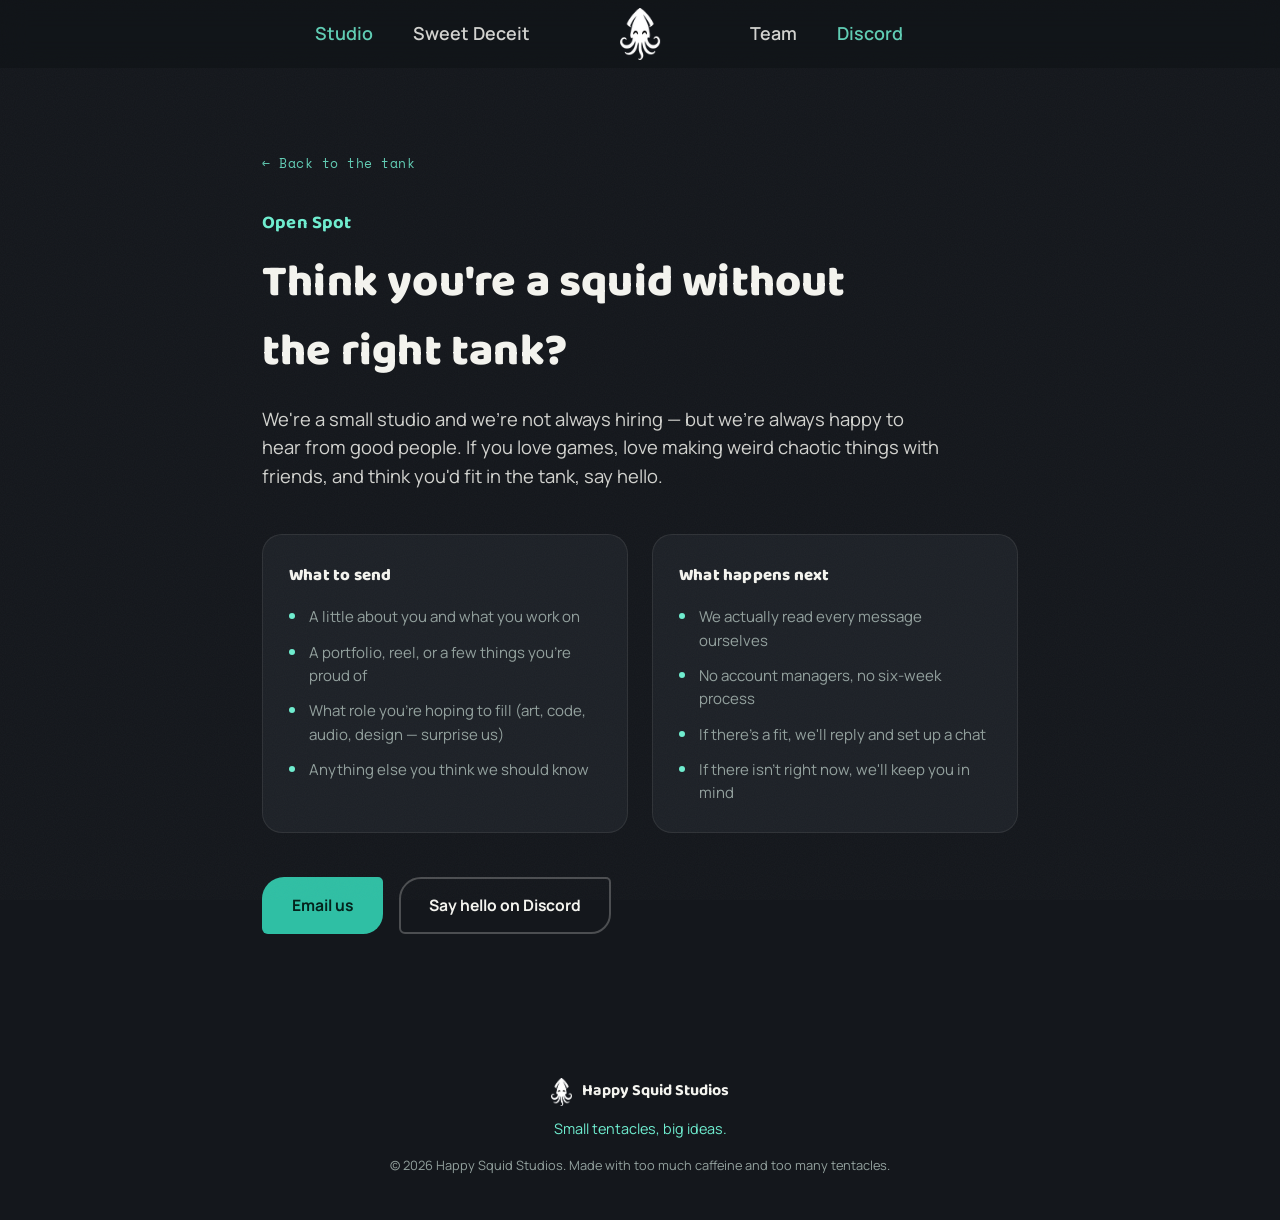
==== join-us.html @ f9dd99a7 "Add files via upload" ====
<!DOCTYPE html>
<html lang="en">
<head>
<meta charset="UTF-8">
<meta name="color-scheme" content="dark">
<meta name="viewport" content="width=device-width, initial-scale=1.0">
<title>Join the Tank — Happy Squid Studios</title>
<meta name="description" content="Think you're a squid without the right tank? Happy Squid Studios is always happy to hear from good people.">
<link rel="icon" href="assets/logo-icon-64.png?v=4">
<link rel="preconnect" href="https://fonts.googleapis.com">
<link rel="preconnect" href="https://fonts.gstatic.com" crossorigin>
<link href="https://fonts.googleapis.com/css2?family=Baloo+2:wght@500;700;800&family=Manrope:wght@400;500;600;700;800&family=Space+Mono:wght@400;700&display=swap" rel="stylesheet">
<link rel="stylesheet" href="styles.css">
</head>
<body>

<div class="grain"></div>

<!-- NAV -->
<header class="nav" id="top">
  <div class="nav-links-wrap">
    <nav class="nav-links nav-links-left">
      <a href="index.html#about">Studio</a>
      <a href="index.html#sweet-deceit">Sweet Deceit</a>
    </nav>
    <nav class="nav-links nav-links-right">
      <a href="index.html#team">Team</a>
      <a href="https://discord.gg/FsbeFsMgct" target="_blank" rel="noopener" class="nav-cta">Discord</a>
    </nav>
  </div>
  <a href="index.html#top" class="nav-brand">
    <img src="assets/icon-white-64.png" alt="Happy Squid Studios — home" class="nav-logo">
  </a>
  <button class="nav-toggle" aria-label="Toggle menu" aria-expanded="false">
    <span></span><span></span><span></span>
  </button>
</header>

<main class="profile-page">
  <div class="section-inner profile-inner">
    <a href="index.html#team" class="profile-back">&larr; Back to the tank</a>

    <div class="join-us-content">
      <p class="kicker kicker-teal">Open Spot</p>
      <h1>Think you're a squid without the right tank?</h1>
      <p class="lead">We're a small studio and we're not always hiring — but we're always happy to hear from good people. If you love games, love making weird chaotic things with friends, and think you'd fit in the tank, say hello.</p>

      <div class="join-us-grid">
        <div class="join-us-card">
          <h3>What to send</h3>
          <ul class="join-us-list">
            <li>A little about you and what you work on</li>
            <li>A portfolio, reel, or a few things you're proud of</li>
            <li>What role you're hoping to fill (art, code, audio, design — surprise us)</li>
            <li>Anything else you think we should know</li>
          </ul>
        </div>
        <div class="join-us-card">
          <h3>What happens next</h3>
          <ul class="join-us-list">
            <li>We actually read every message ourselves</li>
            <li>No account managers, no six-week process</li>
            <li>If there's a fit, we'll reply and set up a chat</li>
            <li>If there isn't right now, we'll keep you in mind</li>
          </ul>
        </div>
      </div>

      <div class="hero-actions join-us-actions">
        <a href="mailto:happysquidstudios@gmail.com?subject=Thinking%20about%20joining%20the%20tank" class="btn btn-primary">Email us</a>
        <a href="https://discord.gg/FsbeFsMgct" target="_blank" rel="noopener" class="btn btn-ghost">Say hello on Discord</a>
      </div>
    </div>
  </div>
</main>

<footer class="footer">
  <div class="section-inner footer-inner">
    <div class="footer-brand">
      <img src="assets/icon-white-64.png" alt="Happy Squid Studios logo">
      <span>Happy Squid Studios</span>
    </div>
    <p class="footer-tag">Small tentacles, big ideas.</p>
    <p class="footer-copy">© 2026 Happy Squid Studios. Made with too much caffeine and too many tentacles.</p>
  </div>
</footer>

<script src="script.js"></script>
</body>
</html>
---- styles.css ----
/* ===== Tokens ===== */
:root{
  color-scheme: dark;
  --ink: #0A0C0F;
  --ink-2: #14171C;
  --ink-3: #1D2127;
  --teal: #2FBFA4;
  --teal-bright: #6FEED0;
  --cream: #F4F4EF;
  --muted: #93A19E;
  --candy: #FF5C7A;
  --candy-2: #FFB199;
  --wave-blue: #1D6E8C;

  --font-display: 'Baloo 2', system-ui, sans-serif;
  --font-body: 'Manrope', system-ui, sans-serif;
  --font-mono: 'Space Mono', monospace;

  --section-max: 1180px;
  --end-water: 150px;   /* height of the water band that ends the page */
}

*{box-sizing:border-box;}
html{scroll-behavior:smooth;}
body{
  margin:0;
  background:var(--ink);
  color:var(--cream);
  font-family:var(--font-body);
  line-height:1.55;
  -webkit-font-smoothing:antialiased;
}
img{max-width:100%;display:block;}
a{color:inherit;text-decoration:none;}
h1,h2,h3{font-family:var(--font-display);font-weight:800;margin:0 0 .4em;letter-spacing:.2px;}
p{margin:0 0 1em;color:var(--muted);}
ul{margin:0;padding:0;list-style:none;}

.section-inner{max-width:var(--section-max);margin:0 auto;padding:0 32px;}

/* film grain texture for warmth */
.grain{
  position:fixed;inset:0;pointer-events:none;z-index:6;opacity:.035;
  background-image:url("data:image/svg+xml,%3Csvg xmlns='http://www.w3.org/2000/svg' width='120' height='120'%3E%3Cfilter id='n'%3E%3CfeTurbulence type='fractalNoise' baseFrequency='0.9' numOctaves='2' stitchTiles='stitch'/%3E%3C/filter%3E%3Crect width='100%25' height='100%25' filter='url(%23n)'/%3E%3C/svg%3E");
}

/* ===== Eyebrows / labels ===== */
.eyebrow{
  font-family:var(--font-mono);
  font-size:12px;
  letter-spacing:.18em;
  text-transform:uppercase;
  color:var(--teal-bright);
  margin:0 0 14px;
}
.eyebrow-dark{color:var(--teal);}
.eyebrow-candy{color:var(--candy);}

/* larger section kickers (no dashes) */
.kicker{
  font-family:var(--font-display);
  font-weight:700;
  font-size:1.15rem;
  letter-spacing:.01em;
  margin:0 0 10px;
}
.kicker-teal{color:var(--teal-bright);}
.kicker-candy{color:var(--candy);}
.kicker-center{text-align:center;}

.accent-word{color:var(--teal-bright);}

.lead{font-size:1.15rem;color:var(--cream);opacity:.85;max-width:52ch;}
.lead-center{margin-left:auto;margin-right:auto;text-align:center;}

/* ===== Buttons ===== */
.btn{
  display:inline-flex;align-items:center;justify-content:center;
  padding:14px 28px;border-radius:22px 5px 20px 6px;
  font-family:var(--font-body);font-weight:700;font-size:.98rem;
  transition:transform .18s ease, box-shadow .18s ease, background .18s ease;
  border:2px solid transparent;
}
.btn-primary{
  background:var(--teal);color:#04231C;
  box-shadow:0 0 0 0 rgba(47,191,164,.5);
}
.btn-primary:hover{transform:translateY(-2px);box-shadow:0 8px 24px -8px rgba(47,191,164,.6);}
.btn-candy{background:var(--candy);color:#2C0510;}
.btn-candy:hover{box-shadow:0 8px 24px -8px rgba(255,92,122,.55);}
.btn-ghost{
  background:transparent;border-color:rgba(244,244,239,.25);color:var(--cream);
}
.btn-ghost:hover{border-color:var(--teal-bright);color:var(--teal-bright);transform:translateY(-2px);}

.hero-actions{display:flex;gap:16px;flex-wrap:wrap;margin-top:8px;}

/* ===== Nav ===== */
.nav{
  position:fixed;top:0;left:0;right:0;z-index:20;
  display:flex;align-items:center;justify-content:center;
  padding:20px 32px;
  width:100%;
  background:rgba(10,12,15,.28);
  backdrop-filter:blur(14px);
  -webkit-backdrop-filter:blur(14px);
}
.nav-links-wrap{display:flex;align-items:center;justify-content:center;flex:1;}
.nav-brand{
  display:flex;align-items:center;flex-shrink:0;
  position:absolute;left:50%;top:50%;transform:translate(-50%,-50%);
}
.nav-logo{width:auto;height:52px;}
.nav-links{display:flex;align-items:center;gap:40px;font-weight:600;font-size:1.12rem;flex:1;}
.nav-links-left{justify-content:flex-end;margin-right:110px;}
.nav-links-right{justify-content:flex-start;margin-left:110px;}
.nav-links a{opacity:.85;transition:opacity .15s ease, color .15s ease;}
.nav-links-left a:first-child{color:var(--teal-bright);}
.nav-links-left a:last-child{color:var(--cream);}
.nav-links-right a:last-child{color:var(--teal-bright);}
.nav-links a:hover{opacity:1;color:var(--teal-bright);}
.nav-cta{opacity:.85 !important;}
.nav-cta:hover{opacity:1 !important;color:var(--teal-bright);}
.nav-toggle{display:none;flex-direction:column;gap:5px;background:none;border:0;cursor:pointer;padding:6px;position:relative;z-index:1;}
.nav-toggle span{width:24px;height:2px;background:var(--cream);border-radius:2px;}

/* ===== Hero ===== */
.hero{
  position:relative;overflow:hidden;
  /* hero + the wave divider under it = exactly one screen, so the waterline
     lands on the bottom edge of the viewport on load */
  min-height:calc(100vh - var(--hero-reveal,132px));
  padding:92px 32px 0;
  display:flex;align-items:center;justify-content:center;
  text-align:center;
  background:linear-gradient(180deg, #0E2622 0%, #0A0C0F 42%, #0B1418 100%);
}
.hero-inner{position:relative;z-index:1;max-width:720px;margin:0 auto;display:flex;flex-direction:column;align-items:center;}
.hero-logo-full{width:min(calc(100vh - 308px),760px,90vw);height:auto;margin-bottom:10px;filter:drop-shadow(0 0 70px rgba(47,191,164,.35));}
.hero-sub{
  font-size:1.05rem;
  color:var(--cream);opacity:.75;max-width:32ch;margin-bottom:0;
}

.hero-blob{position:absolute;border-radius:50%;filter:blur(90px);z-index:0;}
.hero-blob-a{width:560px;height:560px;background:var(--teal);top:-260px;left:-190px;opacity:.32;animation:float-a 17s ease-in-out infinite alternate;}
.hero-blob-b{width:480px;height:480px;background:var(--wave-blue);top:-190px;right:-210px;opacity:.32;animation:float-b 21s ease-in-out infinite alternate;}
.hero-blob-c{width:300px;height:300px;background:var(--teal-bright);top:14%;left:38%;opacity:.16;animation:float-c 19s ease-in-out infinite alternate;}

@keyframes float-a{0%{transform:translate(0,0) scale(1);}100%{transform:translate(70px,50px) scale(1.15);}}
@keyframes float-b{0%{transform:translate(0,0) scale(1);}100%{transform:translate(-60px,70px) scale(1.12);}}
@keyframes float-c{0%{transform:translate(0,0) scale(1);}100%{transform:translate(50px,-40px) scale(1.2);}}

/* ===== About ===== */
.about{background:var(--ink-2);padding:64px 0 100px;}
.about-grid{display:grid;grid-template-columns:1.5fr 1fr;gap:64px;align-items:start;}
.about h2{font-size:clamp(1.9rem,3.4vw,2.6rem);color:var(--cream);}
.about p{max-width:56ch;}

.credit-strip{margin-top:36px;padding-top:24px;border-top:1px solid rgba(244,244,239,.1);}
.credit-label{display:block;font-family:var(--font-body);font-weight:600;font-size:.92rem;color:var(--cream);opacity:.8;margin-bottom:12px;max-width:48ch;}
.credit-list{display:flex;flex-wrap:wrap;gap:8px;}
.credit-chip{
  font-family:var(--font-mono);font-size:.78rem;
  background:var(--ink-3);border:1px solid rgba(244,244,239,.12);
  padding:6px 13px;color:var(--teal-bright);
}
.credit-chip:nth-child(4n+1){border-radius:20px 4px 18px 5px;}
.credit-chip:nth-child(4n+2){border-radius:4px 18px 5px 20px;}
.credit-chip:nth-child(4n+3){border-radius:18px 5px 20px 4px;}
.credit-chip:nth-child(4n+4){border-radius:5px 20px 4px 18px;}

.about-stats{display:flex;flex-direction:column;gap:18px;}
.about-actions{margin-top:8px;}
.stat-card{
  background:var(--ink-3);border:1px solid rgba(244,244,239,.08);
  border-radius:20px;padding:26px 28px;
}
.stat-num{display:block;font-family:var(--font-display);font-size:2.6rem;font-weight:800;color:var(--teal-bright);line-height:1;}
.stat-label{display:block;margin-top:8px;font-size:.9rem;color:var(--muted);}

/* ===== Sweet Deceit / game ===== */
.game{background:var(--ink);padding:64px 0 100px;}
.game-grid{display:grid;grid-template-columns:.9fr 1.1fr;gap:64px;align-items:center;}
.game h2{font-size:clamp(2.2rem,4vw,3.2rem);color:var(--cream);}
.game p{max-width:56ch;}

.game-art-card{
  position:relative;aspect-ratio:4/5;border-radius:28px;overflow:hidden;
  background:linear-gradient(155deg,#2C0510 0%, #1a2b27 55%, var(--ink-2) 100%);
  border:1px solid rgba(255,92,122,.25);
  display:flex;align-items:flex-end;justify-content:flex-start;padding:22px;
}
.game-art-img{
  position:absolute;inset:0;width:100%;height:100%;object-fit:cover;z-index:0;
}
.game-art-badge{
  position:relative;z-index:1;
  font-family:var(--font-mono);font-size:11px;letter-spacing:.1em;text-transform:uppercase;
  background:rgba(10,12,15,.7);color:var(--candy);border:1px solid rgba(255,92,122,.4);
  padding:8px 14px;border-radius:999px;
}
.drip{position:absolute;top:-10px;width:34px;height:110px;background:var(--candy);border-radius:0 0 50% 50%;opacity:.85;}
.drip::after{content:"";position:absolute;bottom:-14px;left:50%;transform:translateX(-50%);width:34px;height:34px;background:var(--candy);border-radius:50%;}
.drip-1{left:14%;height:90px;background:var(--candy-2);}
.drip-1::after{background:var(--candy-2);width:26px;height:26px;}
.drip-2{left:46%;height:150px;}
.drip-2::after{width:40px;height:40px;}
.drip-3{left:76%;height:70px;background:var(--teal);opacity:.5;}
.drip-3::after{background:var(--teal);width:24px;height:24px;}

.game-tags{display:flex;gap:10px;flex-wrap:wrap;margin:20px 0 28px;}
.game-tags li{
  font-family:var(--font-mono);font-size:.78rem;letter-spacing:.04em;
  background:var(--ink-2);border:1px solid rgba(244,244,239,.12);
  padding:7px 14px;color:var(--cream);opacity:.85;
}
.game-tags li:nth-child(4n+1){border-radius:20px 4px 18px 5px;}
.game-tags li:nth-child(4n+2){border-radius:4px 18px 5px 20px;}
.game-tags li:nth-child(4n+3){border-radius:18px 5px 20px 4px;}
.game-tags li:nth-child(4n+4){border-radius:5px 20px 4px 18px;}

/* ===== Team ===== */
.team{background:var(--ink-2);padding:100px 0;}
.team h2{font-size:clamp(2.2rem,4vw,3rem);color:var(--cream);text-align:center;}
.team .lead-center{text-align:center;}
.team .lead-center{margin-left:auto;margin-right:auto;margin-bottom:56px;}

.team-grid{
  display:grid;grid-template-columns:repeat(3,1fr);gap:24px;
  margin-bottom:80px;
}
.founders-grid{
  display:grid;grid-template-columns:repeat(2,1fr);gap:24px;
  max-width:660px;margin:0 auto 40px;
}
/* ===== Team cards — photo on top, monogram until a photo exists ===== */
.team-card{
  background:var(--ink-3);
  border:1px solid rgba(244,244,239,.07);
  border-radius:20px;
  padding:0;                       /* the photo runs edge to edge */
  overflow:hidden;
  display:block;
  transition:transform .2s ease, border-color .2s ease;
}
.team-card:hover{transform:translateY(-4px);border-color:rgba(47,191,164,.4);}
.team-card-owner{border-color:rgba(47,191,164,.3);}

.tc-photo{
  position:relative;width:100%;aspect-ratio:1/1;overflow:hidden;
  display:flex;align-items:center;justify-content:center;
  /* quiet placeholder — a photo-less card shouldn't shout louder than a real photo */
  background:
    radial-gradient(120% 80% at 50% 0%, rgba(244,244,239,.055), transparent 62%),
    var(--ink-2);
}
.tc-photo img{
  position:absolute;inset:0;width:100%;height:100%;
  object-fit:cover;object-position:50% 28%;display:block;
  opacity:0;transition:opacity .35s ease;   /* fades in once decoded */
}
.tc-photo.has-photo img{opacity:1;}
/* once a real photo is in, fade its base into the card body */
.tc-photo.has-photo::after{
  content:"";position:absolute;left:0;right:0;bottom:0;height:42%;
  background:linear-gradient(180deg,transparent,rgba(29,33,39,.72));
}
.tc-photo.has-photo .tc-monogram{display:none;}

.tc-monogram{
  width:84px;height:84px;border-radius:50%;
  display:flex;align-items:center;justify-content:center;
  font-family:var(--font-display);font-weight:800;font-size:1.85rem;color:#04231C;
  background:linear-gradient(140deg,var(--a),var(--b));
  box-shadow:0 0 46px -12px rgba(47,191,164,.55);
}

.tc-body{padding:18px 22px 20px;text-align:center;}
.team-card h3{font-size:1.14rem;margin-bottom:2px;color:var(--cream);}
.role{font-family:var(--font-mono);font-size:.74rem;letter-spacing:.06em;text-transform:uppercase;color:var(--teal-bright);margin-bottom:0;}
.bio{font-size:.92rem;margin-bottom:0;}

/* the open slot */
.team-card-open{border-style:dashed;border-color:rgba(244,244,239,.18);}
.team-card-open:hover{border-color:var(--teal-bright);}
.team-card-open h3,.team-card-open .role{color:var(--muted);}
.team-card-open:hover h3{color:var(--cream);}
.tc-photo-open{background:var(--ink-2);}
.tc-monogram-open{
  background:transparent;border:2px dashed rgba(244,244,239,.25);
  color:var(--teal-bright);font-size:2.1rem;box-shadow:none;
}

/* the old circular avatar is still used on profile pages */
.avatar{
  width:64px;height:64px;border-radius:50%;margin-bottom:18px;
  display:flex;align-items:center;justify-content:center;
  font-family:var(--font-display);font-weight:800;font-size:1.3rem;color:#04231C;
  background:linear-gradient(140deg,var(--a),var(--b));
}

.pool-header{text-align:center;margin-bottom:36px;}
.pool-header h3{font-size:1.6rem;color:var(--cream);}
.pool-header .lead-center{margin-top:10px;}

.pool-grid{display:grid;grid-template-columns:repeat(3,1fr);gap:16px;}
.pool-card{
  display:flex;align-items:center;gap:12px;
  background:var(--ink-3);border:1px solid rgba(244,244,239,.07);
  border-radius:14px;padding:16px 18px;
}
.pool-dot{width:8px;height:8px;border-radius:50%;background:var(--teal-bright);flex-shrink:0;}
.pool-name{font-weight:700;color:var(--cream);margin-right:6px;}
.pool-role{font-size:.82rem;color:var(--muted);}
.pool-card-open{border-style:dashed;opacity:.7;}
.pool-card-open .pool-name{color:var(--muted);}

/* ===== Join ===== */
.ocean-depths{position:relative;}
.join{background:var(--ink);padding:110px 0;text-align:center;position:relative;}
.join-inner{position:relative;z-index:2;max-width:740px;margin:0 auto;display:flex;flex-direction:column;align-items:center;}
.join-logo{width:auto;height:64px;margin-bottom:22px;opacity:.9;}
.join h2{font-size:clamp(2rem,3.6vw,2.8rem);color:var(--cream);}
.join .lead-center{margin-bottom:30px;}
.join .hero-actions{justify-content:center;}

/* kraken tentacles rising from below, faded into the depths - spans join + footer so they reach the true bottom of the page */
.kraken-tentacles{
  position:absolute;inset:0;z-index:1;pointer-events:none;overflow:hidden;
  /* fade out just before the water so there's no hard cut where the band starts */
  -webkit-mask-image:linear-gradient(180deg,#000 0%,
      #000 calc(100% - var(--end-water) - 340px),
      transparent calc(100% - var(--end-water) - 12px));
          mask-image:linear-gradient(180deg,#000 0%,
      #000 calc(100% - var(--end-water) - 340px),
      transparent calc(100% - var(--end-water) - 12px));
}
.kraken-t{
  position:absolute;bottom:-12%;height:auto;
  filter:brightness(.55) saturate(.75);
  mix-blend-mode:screen;
}
.kraken-t-a{left:65%;width:28%;opacity:0.15;}
.kraken-t-b{left:87%;width:45%;opacity:0.15;transform:scaleX(-1);}
.kraken-t-c{left:78%;width:32%;opacity:0.15;transform:scaleX(-1);}
.kraken-t-d{left:46%;width:33%;opacity:0.15;}
.kraken-t-e{left:7%;width:28%;opacity:0.15;transform:scaleX(-1);}
.kraken-t-f{left:21%;width:33%;opacity:0.15;transform:scaleX(-1);}
.kraken-t-g{left:-10%;width:32%;opacity:0.15;}
.kraken-t-h{left:-32%;width:45%;opacity:0.15;}

/* mobile: keep the outermost pairs, scaled up, drop the crowded inner ones */
@media (max-width:880px){
  .kraken-t{bottom:-5% !important;opacity:.26 !important;}
  .kraken-t-a{display:none;}
  .kraken-t-b{left:auto;right:-34%;width:78% !important;}
  .kraken-t-c{display:none;}
  .kraken-t-d{left:auto;right:2%;width:60% !important;}
  .kraken-t-e{display:none;}
  .kraken-t-f{left:2%;width:60% !important;}
  .kraken-t-g{display:none;}
  .kraken-t-h{left:-34%;width:78% !important;}
}


/* ===== Team cards as links ===== */
.team-card, .pool-card{cursor:pointer;}
a.team-card, a.pool-card{display:block;}
.pool-card{transition:transform .2s ease, border-color .2s ease;}
.pool-card:hover{transform:translateY(-3px);border-color:rgba(47,191,164,.4);}
.pool-card-open{cursor:default;}
.pool-card-open:hover{transform:none;border-color:rgba(244,244,239,.07);}

/* ===== Profile page ===== */
.profile-page{background:var(--ink-2);padding:150px 0 100px;min-height:60vh;}
.profile-inner{max-width:820px;}
.profile-back{
  display:inline-flex;align-items:center;gap:6px;
  font-family:var(--font-mono);font-size:.82rem;letter-spacing:.04em;
  color:var(--teal-bright);opacity:.85;margin-bottom:36px;
}
.profile-back:hover{opacity:1;}

.profile-grid{display:grid;grid-template-columns:220px 1fr;gap:48px;align-items:start;}
.profile-photo{display:flex;justify-content:center;}
.profile-portrait{
  width:100%;aspect-ratio:3/4;border-radius:18px;overflow:hidden;
  border:1px solid rgba(244,244,239,.1);background:var(--ink-3);
  box-shadow:0 18px 50px -22px rgba(0,0,0,.8);
}
.profile-portrait img{width:100%;height:100%;object-fit:cover;display:block;}
.avatar-xl{
  width:200px;height:200px;font-size:3.2rem;
  box-shadow:0 0 60px -12px rgba(47,191,164,.5);
}
.profile-details h1{font-size:clamp(2rem,4vw,2.8rem);color:var(--cream);margin-bottom:4px;}
.profile-role{
  font-family:var(--font-mono);font-size:.85rem;letter-spacing:.06em;text-transform:uppercase;
  color:var(--muted);margin-bottom:22px;
}
.profile-quote{
  margin:0 0 26px;padding-left:18px;border-left:3px solid var(--teal);
  font-family:var(--font-display);font-size:1.15rem;color:var(--cream);opacity:.9;
  font-style:normal;
}
.profile-bio p{max-width:60ch;}
.profile-socials{margin-top:8px;}
.profile-socials-label{
  font-family:var(--font-mono);font-size:.76rem;letter-spacing:.08em;text-transform:uppercase;
  color:var(--muted);margin-bottom:12px;
}
.profile-socials-list{display:flex;flex-wrap:wrap;gap:10px;}
.social-pill{
  font-family:var(--font-body);font-weight:700;font-size:.85rem;
  background:var(--ink-3);border:1px solid rgba(244,244,239,.14);
  padding:9px 18px;border-radius:999px;color:var(--teal-bright);
  transition:border-color .15s ease, color .15s ease, transform .15s ease;
}
.social-pill:hover{border-color:var(--teal-bright);transform:translateY(-2px);}
.social-pill-empty{color:var(--muted);opacity:.7;cursor:default;}
.social-pill-empty:hover{transform:none;border-color:rgba(244,244,239,.14);}

.profile-pagenav{
  display:flex;align-items:center;justify-content:space-between;gap:16px;
  margin-top:64px;padding-top:28px;border-top:1px solid rgba(244,244,239,.1);
  font-family:var(--font-mono);font-size:.82rem;
}
.pagenav-link{color:var(--cream);opacity:.8;flex:1;}
.pagenav-link:hover{opacity:1;color:var(--teal-bright);}
.pagenav-all{text-align:center;opacity:.6;}
.pagenav-link:nth-child(3){text-align:right;}
.pagenav-disabled{opacity:0;pointer-events:none;}

.profile-missing{text-align:center;padding:40px 0;}
.profile-missing .btn{margin-top:20px;}

/* ===== Join Us page ===== */
.join-us-content h1{font-size:clamp(2rem,4vw,2.8rem);color:var(--cream);max-width:22ch;margin-bottom:18px;}
.join-us-content .lead{max-width:62ch;margin-bottom:44px;}
.join-us-grid{display:grid;grid-template-columns:1fr 1fr;gap:24px;margin-bottom:44px;}
.join-us-card{
  background:var(--ink-3);border:1px solid rgba(244,244,239,.08);
  border-radius:20px;padding:28px 26px;
}
.join-us-card h3{font-size:1.05rem;color:var(--cream);margin-bottom:16px;}
.join-us-list{display:flex;flex-direction:column;gap:12px;}
.join-us-list li{
  position:relative;padding-left:20px;font-size:.94rem;color:var(--muted);
}
.join-us-list li::before{
  content:"";position:absolute;left:0;top:8px;width:6px;height:6px;border-radius:50%;
  background:var(--teal-bright);
}
.join-us-actions{margin-top:8px;}

@media (max-width:640px){
  .join-us-grid{grid-template-columns:1fr;}
}

@media (max-width:640px){
  .profile-grid{grid-template-columns:1fr;justify-items:center;text-align:center;}
  .profile-quote{border-left:none;border-top:3px solid var(--teal);padding-left:0;padding-top:14px;}
  .profile-bio p{margin-left:auto;margin-right:auto;}
  .profile-socials-list{justify-content:center;}
  .pagenav-link:nth-child(3){text-align:right;}
}

/* ===== Footer ===== */
.footer{background:var(--ink-2);padding:44px 0;position:relative;}
.footer-inner{position:relative;z-index:2;}
.footer-inner{display:flex;flex-direction:column;align-items:center;text-align:center;gap:6px;}
.footer-brand{display:flex;align-items:center;gap:10px;font-family:var(--font-display);font-weight:700;margin-bottom:6px;}
.footer-brand img{width:auto;height:28px;}
.footer-tag{color:var(--teal-bright);font-size:.9rem;margin-bottom:10px;}
.footer-copy{font-size:.8rem;color:var(--muted);margin:0;}

/* ===== Responsive ===== */
@media (max-width:880px){
  .nav{justify-content:space-between;padding:18px 24px;}
  .nav-brand{position:static;transform:none;}
  .nav-links-wrap{
    position:fixed;top:73px;left:0;right:0;flex:none;
    background:var(--ink-2);flex-direction:column;align-items:stretch;
    padding:20px 32px 30px;gap:20px;
    transform:translateY(-130%);opacity:0;transition:transform .25s ease, opacity .25s ease;
    border-bottom:1px solid rgba(244,244,239,.08);
  }
  .nav-links-wrap.open{transform:translateY(0);opacity:1;}
  .nav-links{flex-direction:column;align-items:flex-start;gap:20px;}
  .nav-links-left{margin-right:0;}
  .nav-links-right{margin-left:0;}
  .nav-toggle{display:flex;}
  .nav-logo{height:44px;}
  .about-grid,.game-grid{grid-template-columns:1fr;}
  .game-art{order:-1;}
  .team-grid,.pool-grid{grid-template-columns:repeat(2,1fr);}
  .founders-grid{grid-template-columns:repeat(2,1fr);max-width:520px;}
}
@media (max-width:560px){
  .section-inner{padding:0 20px;}
  .nav{padding:14px 20px;}
  .nav-logo{height:38px;}
  .team-grid,.pool-grid{grid-template-columns:1fr;}
  .founders-grid{grid-template-columns:1fr;max-width:320px;}
  .hero{padding-top:96px;}
  .hero-logo-full{width:min(230px,68vw);margin-bottom:4px;}
  .hero-sub{margin-bottom:22px;}
}

/* reduced motion */
@media (prefers-reduced-motion:reduce){
  html{scroll-behavior:auto;}
  .btn,.team-card{transition:none;}
  .hero-blob{animation:none;}
}

/* ==========================================================================
   Deep wave dividers
   --------------------------------------------------------------------------
   A deep curve in the colour of the section below, with three wave layers
   drifting behind it at different speeds. Per divider you only set
   --dw-above (colour of the section above) and --dw-below (the one below).
   ========================================================================== */
.deepwave{
  --dw-h:190px;
  --dw-above:#0B1418;
  --dw-below:#14171C;
  position:relative;height:var(--dw-h);overflow:hidden;
  background:var(--dw-above);z-index:3;
}
.deepwave .dw-layer{position:absolute;left:0;bottom:0;width:200%;height:100%;will-change:transform;}
.deepwave .dw-layer svg,.deepwave .dw-curve svg{width:100%;height:100%;display:block;}
.dw-1{animation:dw-r 38s linear infinite;}
.dw-2{animation:dw-l 26s linear infinite;}
.dw-3{animation:dw-r 17s linear infinite;}
@keyframes dw-r{from{transform:translateX(0)}   to{transform:translateX(-50%)}}
@keyframes dw-l{from{transform:translateX(-50%)}to{transform:translateX(0)}}

.w-back {fill:var(--wave-blue);opacity:.55;}
.w-mid  {fill:var(--teal);opacity:.40;}
.w-front{fill:var(--teal-bright);opacity:.22;}

.deepwave .dw-haze{position:absolute;inset:0;pointer-events:none;
  background:linear-gradient(180deg,var(--dw-above) 0%,transparent 60%);}
.deepwave .dw-curve{position:absolute;left:0;bottom:0;width:100%;height:100%;}

/* which two colours each boundary sits between, + stagger so they never march in step */
#dw-1{--dw-above:#0B1418;--dw-below:var(--ink-2);}
#dw-2{--dw-above:var(--ink-2);--dw-below:var(--ink);}
#dw-3{--dw-above:var(--ink);--dw-below:var(--ink-2);}
/* the page ends in water; below the curve is open depth, not another section */
#dw-end{--dw-above:var(--ink-2);--dw-below:#07171C;--dw-h:var(--end-water);}
#dw-end .dw-1{animation-delay:-31s;} #dw-end .dw-2{animation-delay:-17s;} #dw-end .dw-3{animation-delay:-7s;}
#dw-2 .dw-1{animation-delay:-9s;}  #dw-2 .dw-2{animation-delay:-6s;}  #dw-2 .dw-3{animation-delay:-4s;}
#dw-3 .dw-1{animation-delay:-19s;} #dw-3 .dw-2{animation-delay:-13s;} #dw-3 .dw-3{animation-delay:-8s;}

@media (max-width:880px){
  .deepwave{--dw-h:120px;}
  .hero{min-height:calc(100vh - 84px);}
  .hero-logo-full{width:min(calc(100vh - 258px),480px,84vw);}
  #dw-end{--dw-h:110px;}
  :root{--end-water:110px;}
}
@media (prefers-reduced-motion:reduce){.dw-1,.dw-2,.dw-3{animation:none;}}

.about,.game,.team{position:relative;z-index:2;}
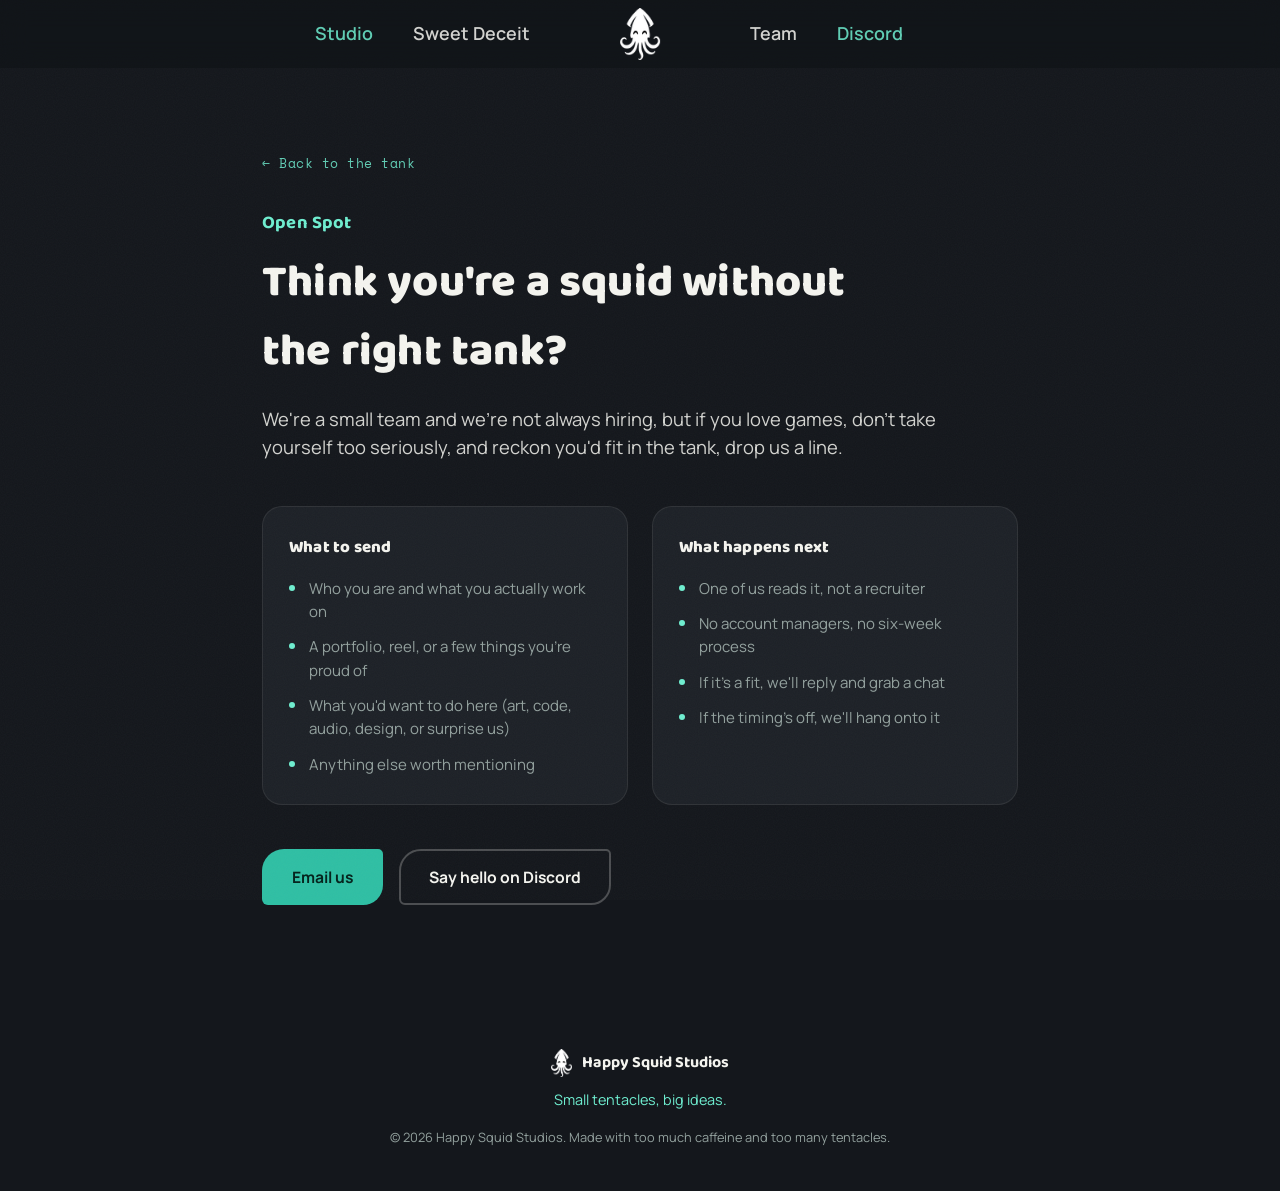
==== commit 6fd39a89: "martin the squid for us" ====
--- a/join-us.html
+++ b/join-us.html
@@ -43,31 +43,31 @@
     <div class="join-us-content">
       <p class="kicker kicker-teal">Open Spot</p>
       <h1>Think you're a squid without the right tank?</h1>
-      <p class="lead">We're a small studio and we're not always hiring — but we're always happy to hear from good people. If you love games, love making weird chaotic things with friends, and think you'd fit in the tank, say hello.</p>
+      <p class="lead">We're a small team and we're not always hiring, but if you love games, don't take yourself too seriously, and reckon you'd fit in the tank, drop us a line.</p>
 
       <div class="join-us-grid">
         <div class="join-us-card">
           <h3>What to send</h3>
           <ul class="join-us-list">
-            <li>A little about you and what you work on</li>
+            <li>Who you are and what you actually work on</li>
             <li>A portfolio, reel, or a few things you're proud of</li>
-            <li>What role you're hoping to fill (art, code, audio, design — surprise us)</li>
-            <li>Anything else you think we should know</li>
+            <li>What you'd want to do here (art, code, audio, design, or surprise us)</li>
+            <li>Anything else worth mentioning</li>
           </ul>
         </div>
         <div class="join-us-card">
           <h3>What happens next</h3>
           <ul class="join-us-list">
-            <li>We actually read every message ourselves</li>
+            <li>One of us reads it, not a recruiter</li>
             <li>No account managers, no six-week process</li>
-            <li>If there's a fit, we'll reply and set up a chat</li>
-            <li>If there isn't right now, we'll keep you in mind</li>
+            <li>If it's a fit, we'll reply and grab a chat</li>
+            <li>If the timing's off, we'll hang onto it</li>
           </ul>
         </div>
       </div>
 
       <div class="hero-actions join-us-actions">
-        <a href="mailto:happysquidstudios@gmail.com?subject=Thinking%20about%20joining%20the%20tank" class="btn btn-primary">Email us</a>
+        <a href="mailto:hello@happysquidstudios.com?subject=Thinking%20about%20joining%20the%20tank" class="btn btn-primary">Email us</a>
         <a href="https://discord.gg/FsbeFsMgct" target="_blank" rel="noopener" class="btn btn-ghost">Say hello on Discord</a>
       </div>
     </div>
--- a/styles.css
+++ b/styles.css
@@ -173,23 +173,35 @@
 .about-stats{display:flex;flex-direction:column;gap:18px;}
 .about-actions{margin-top:8px;}
 .stat-card{
-  background:var(--ink-3);border:1px solid rgba(244,244,239,.08);
-  border-radius:20px;padding:26px 28px;
-}
-.stat-num{display:block;font-family:var(--font-display);font-size:2.6rem;font-weight:800;color:var(--teal-bright);line-height:1;}
-.stat-label{display:block;margin-top:8px;font-size:.9rem;color:var(--muted);}
+  position:relative;background:var(--ink-3);border:1px solid rgba(244,244,239,.08);
+  border-radius:22px 6px 20px 6px;padding:26px 28px 26px 32px;
+  border-left:3px solid var(--teal);
+  overflow:hidden;
+}
+.stat-card::before{
+  content:"";position:absolute;top:-30%;right:-15%;width:120px;height:120px;
+  background:radial-gradient(circle, rgba(111,238,208,.14), transparent 70%);
+  pointer-events:none;
+}
+.stat-card:nth-child(2){border-radius:6px 22px 6px 20px;border-left-color:var(--candy);}
+.stat-card:nth-child(2)::before{background:radial-gradient(circle, rgba(255,92,122,.14), transparent 70%);}
+.stat-card:nth-child(2) .stat-num{color:var(--candy-2);}
+.stat-num{position:relative;display:block;font-family:var(--font-display);font-size:2.6rem;font-weight:800;color:var(--teal-bright);line-height:1;}
+.stat-label{position:relative;display:block;margin-top:8px;font-size:.9rem;color:var(--muted);}
 
 /* ===== Sweet Deceit / game ===== */
 .game{background:var(--ink);padding:64px 0 100px;}
-.game-grid{display:grid;grid-template-columns:.9fr 1.1fr;gap:64px;align-items:center;}
+.game-grid{display:grid;grid-template-columns:1fr;gap:40px;}
 .game h2{font-size:clamp(2.2rem,4vw,3.2rem);color:var(--cream);}
-.game p{max-width:56ch;}
+.game p{max-width:60ch;}
+.game-copy{max-width:720px;}
 
 .game-art-card{
-  position:relative;aspect-ratio:4/5;border-radius:28px;overflow:hidden;
+  position:relative;aspect-ratio:16/9;border-radius:28px;overflow:hidden;width:100%;
   background:linear-gradient(155deg,#2C0510 0%, #1a2b27 55%, var(--ink-2) 100%);
   border:1px solid rgba(255,92,122,.25);
   display:flex;align-items:flex-end;justify-content:flex-start;padding:22px;
+  box-shadow:0 30px 60px -20px rgba(0,0,0,.55);
 }
 .game-art-img{
   position:absolute;inset:0;width:100%;height:100%;object-fit:cover;z-index:0;
